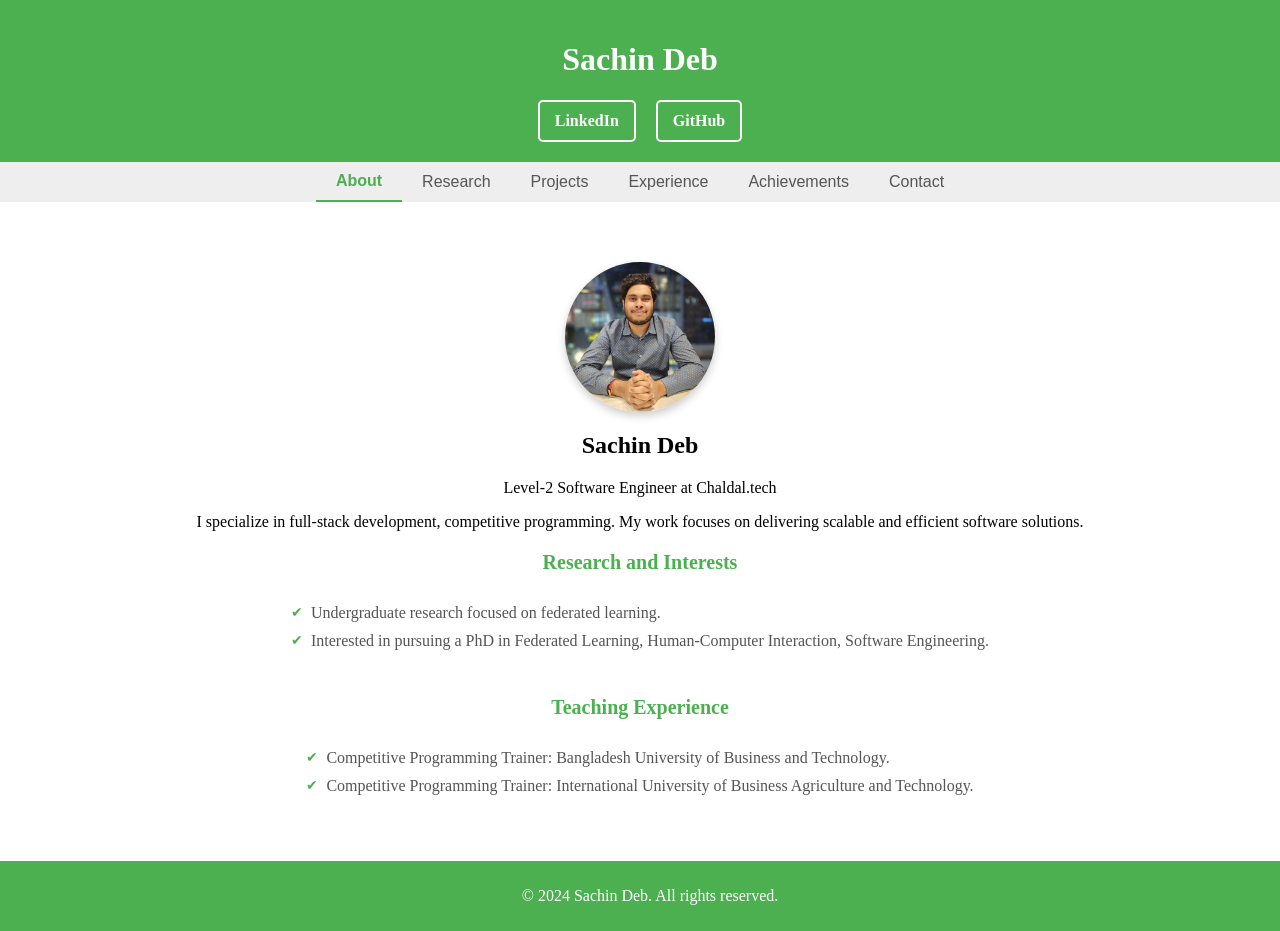
==== index.html @ c0627ca8 "Updates" ====
<!doctype html><html lang="en"><head><meta charset="utf-8"/><link rel="icon" href="/favicon.ico"/><meta name="viewport" content="width=device-width,initial-scale=1"/><meta name="theme-color" content="#000000"/><meta name="description" content="Web site created using create-react-app"/><link rel="apple-touch-icon" href="/logo192.png"/><link rel="manifest" href="/manifest.json"/><title>React App</title><script defer="defer" src="/static/js/main.33075e9d.js"></script><link href="/static/css/main.c65103a3.css" rel="stylesheet"></head><body><noscript>You need to enable JavaScript to run this app.</noscript><div id="root"></div></body></html>
---- static/css/main.c65103a3.css ----
#root,body,html{height:100%;margin:0}.app{height:100%;justify-content:space-between;width:100%}.app,.container{display:flex;flex-direction:column}.container{justify-content:flex-start}.header{background-color:#4caf50;color:#fff;padding:20px;text-align:center}.linkedin-github{display:flex;flex-direction:row;gap:20px;justify-content:center;margin-top:20px}.linkedin-github a{background-color:initial;border:2px solid #fff;border-radius:5px;color:#fff;font-size:16px;font-weight:700;padding:10px 15px;text-decoration:none;transition:background-color .3s ease,color .3s ease,border-color .3s ease}.linkedin-github a:hover{background-color:#fff;border-color:#4caf50;color:#4caf50}.tabs{background-color:#eee;display:flex;flex-direction:row;justify-content:center;max-width:100%}.tabs button{background:none;border:none;color:#555;cursor:pointer;font-size:16px;padding:10px 20px}.tabs button.active{border-bottom:2px solid #4caf50;color:#4caf50;font-weight:700}.tab-content{flex:1 1;padding:20px}.about{padding:20px;text-align:center}.about h3{color:#4caf50;font-size:20px;margin-top:20px}.interests-list{display:inline-block;list-style:none;margin-top:10px;padding:0;text-align:left}.interests-list li{color:#555;font-size:16px;margin-bottom:10px;padding-left:20px;position:relative}.interests-list li:before{color:#4caf50;content:"✔";font-size:14px;left:0;position:absolute}.profile-picture-container{display:flex;justify-content:center;margin-bottom:20px;.profile-picture{border-radius:50%;box-shadow:0 4px 8px #0003;height:150px;object-fit:cover;width:150px}}.footer{background-color:#4caf50;bottom:0;color:#fff;padding:10px;position:relative;text-align:center;width:100%}.projects-list{list-style:none;margin:0;padding:0}.project-item{background-color:#f9f9f9;border:1px solid #ddd;border-radius:5px;margin-bottom:20px;padding:15px;transition:box-shadow .3s ease}.project-item:hover{box-shadow:0 4px 8px #0003}.project-header{align-items:center;cursor:pointer;display:flex;font-size:18px;font-weight:700;justify-content:space-between}.dropdown-icon{margin-left:10px}.project-details{background-color:#fff;border:1px solid #ddd;border-radius:5px;margin-top:10px;padding:10px}.project-details h4,.project-details h5{color:#4caf50;font-size:16px;margin:10px 0 5px}.project-details ul{list-style:disc;margin-left:20px}.project-details ul li{font-size:14px;margin-bottom:5px}.experience-container{display:flex;flex-direction:column;gap:20px;padding:20px}.experience-card{background-color:#f9f9f9;border:1px solid #ddd;border-radius:8px;box-shadow:0 4px 8px #0000001a;padding:15px;transition:box-shadow .3s ease,transform .2s ease}.experience-card:hover{box-shadow:0 6px 12px #0003;transform:translateY(-5px)}.experience-header{cursor:pointer}.experience-title{align-items:center;display:flex;justify-content:space-between}.experience-title h3{color:#4caf50;font-size:20px;margin:0}.experience-duration{color:#666;font-size:14px;margin-top:5px}.experience-summary{color:#333;font-size:16px;margin-top:10px}.dropdown-icon{color:#4caf50;font-size:16px}.experience-details{border-top:1px solid #ddd;margin-top:15px;padding-top:10px}.experience-details-content h4{color:#4caf50;font-size:18px;margin-bottom:10px}.experience-details-list{display:flex;flex-direction:column;gap:10px}.experience-item{align-items:flex-start;display:flex;gap:10px}.bullet-icon{color:#4caf50;font-size:20px}.experience-item p{color:#333;font-size:14px;margin:0}.experience-item a{color:#4caf50;text-decoration:none}.experience-item a:hover{text-decoration:underline}.achievements-list-line{font-size:16px;line-height:1.8;list-style:none;margin:20px 0;padding:0}.achievement-item{background-color:#f9f9f9;border:1px solid #ddd;border-radius:8px;margin-bottom:10px;padding:10px 15px;transition:box-shadow .3s ease,transform .2s ease}.achievement-item:hover{box-shadow:0 4px 8px #0003;transform:translateY(-3px)}.achievement-item strong{color:#4caf50;font-size:18px}.achievement-item a{color:#4caf50;font-weight:700;text-decoration:none}.achievement-item a:hover{text-decoration:underline}.contact{padding:20px;text-align:center}.contact h2{color:#4caf50;font-size:24px;margin-bottom:10px}.contact p{color:#555;font-size:16px;margin-bottom:20px}.contact-details{flex-direction:column;gap:15px}.contact-details,.contact-item{align-items:center;display:flex}.contact-item{background-color:#f9f9f9;border-radius:8px;box-shadow:0 4px 8px #0000001a;padding:10px 15px;transition:box-shadow .3s ease;width:-webkit-fit-content;width:fit-content}.contact-item:hover{box-shadow:0 6px 12px #0003}.contact-icon{color:#4caf50;font-size:20px;margin-right:10px}.contact-link{color:#4caf50;font-size:16px;font-weight:700;text-decoration:none}.contact-link:hover{text-decoration:underline}.contact-text{color:#555;font-size:16px;font-weight:700}.research-section{padding:20px}.research-section h2{color:#4caf50;font-size:24px;margin-bottom:10px}.research-highlights{color:#333;font-size:16px;list-style:disc;margin-bottom:20px;margin-left:20px}.research-highlights li{margin-bottom:10px}.research-links{margin-top:20px}.research-links h3{color:#4caf50;font-size:20px}.research-links ul{list-style:none;margin-left:0}.research-links ul li{margin-bottom:10px}.research-links a{color:#4caf50;font-weight:700;text-decoration:none}.research-links a:hover{text-decoration:underline}.tab-navigation button{background:none;border:1px solid #ddd;border-radius:5px;cursor:pointer;font-size:16px;margin-right:10px;padding:10px 20px;transition:all .3s ease}.tab-navigation button.active{background-color:#4caf50;color:#fff}.tab-content{margin-top:20px}
/*# sourceMappingURL=main.c65103a3.css.map*/
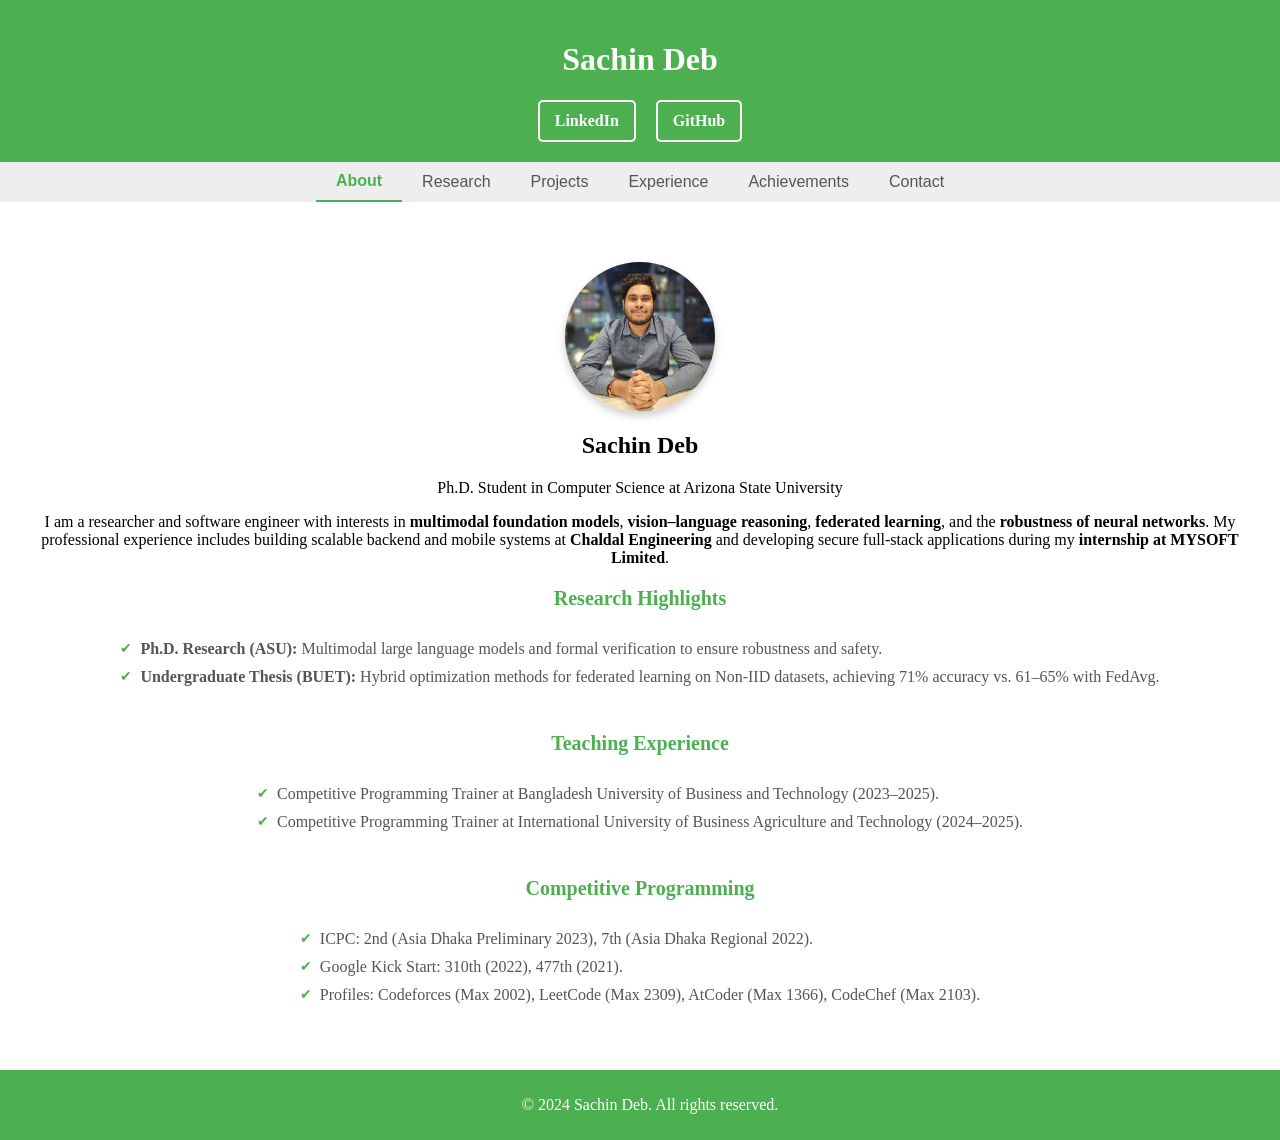
==== commit fe2ab9b0: "Updates" ====
--- a/index.html
+++ b/index.html
@@ -1 +1 @@
-<!doctype html><html lang="en"><head><meta charset="utf-8"/><link rel="icon" href="/favicon.ico"/><meta name="viewport" content="width=device-width,initial-scale=1"/><meta name="theme-color" content="#000000"/><meta name="description" content="Web site created using create-react-app"/><link rel="apple-touch-icon" href="/logo192.png"/><link rel="manifest" href="/manifest.json"/><title>React App</title><script defer="defer" src="/static/js/main.33075e9d.js"></script><link href="/static/css/main.c65103a3.css" rel="stylesheet"></head><body><noscript>You need to enable JavaScript to run this app.</noscript><div id="root"></div></body></html>+<!doctype html><html lang="en"><head><meta charset="utf-8"/><link rel="icon" href="/favicon.ico"/><meta name="viewport" content="width=device-width,initial-scale=1"/><meta name="theme-color" content="#000000"/><meta name="description" content="Web site created using create-react-app"/><link rel="apple-touch-icon" href="/logo192.png"/><link rel="manifest" href="/manifest.json"/><title>React App</title><script defer="defer" src="/static/js/main.b7065440.js"></script><link href="/static/css/main.c65103a3.css" rel="stylesheet"></head><body><noscript>You need to enable JavaScript to run this app.</noscript><div id="root"></div></body></html>
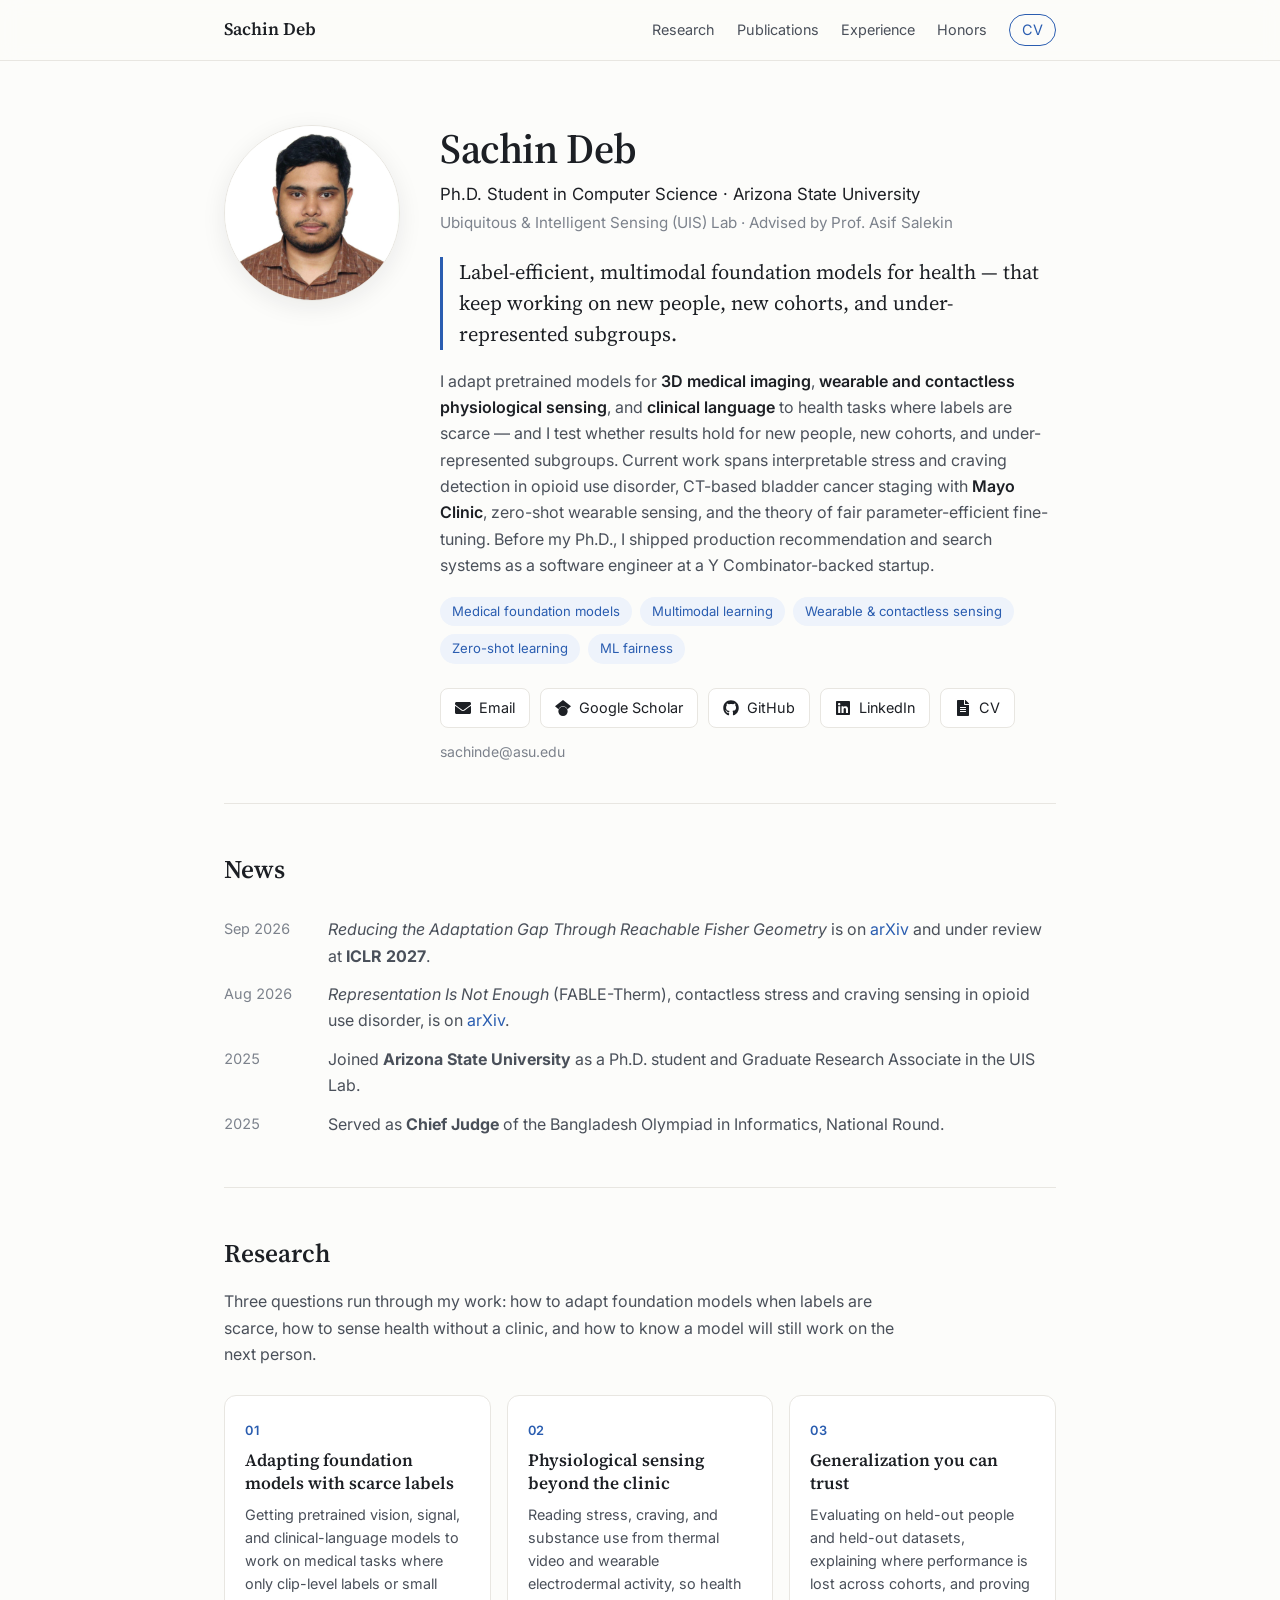
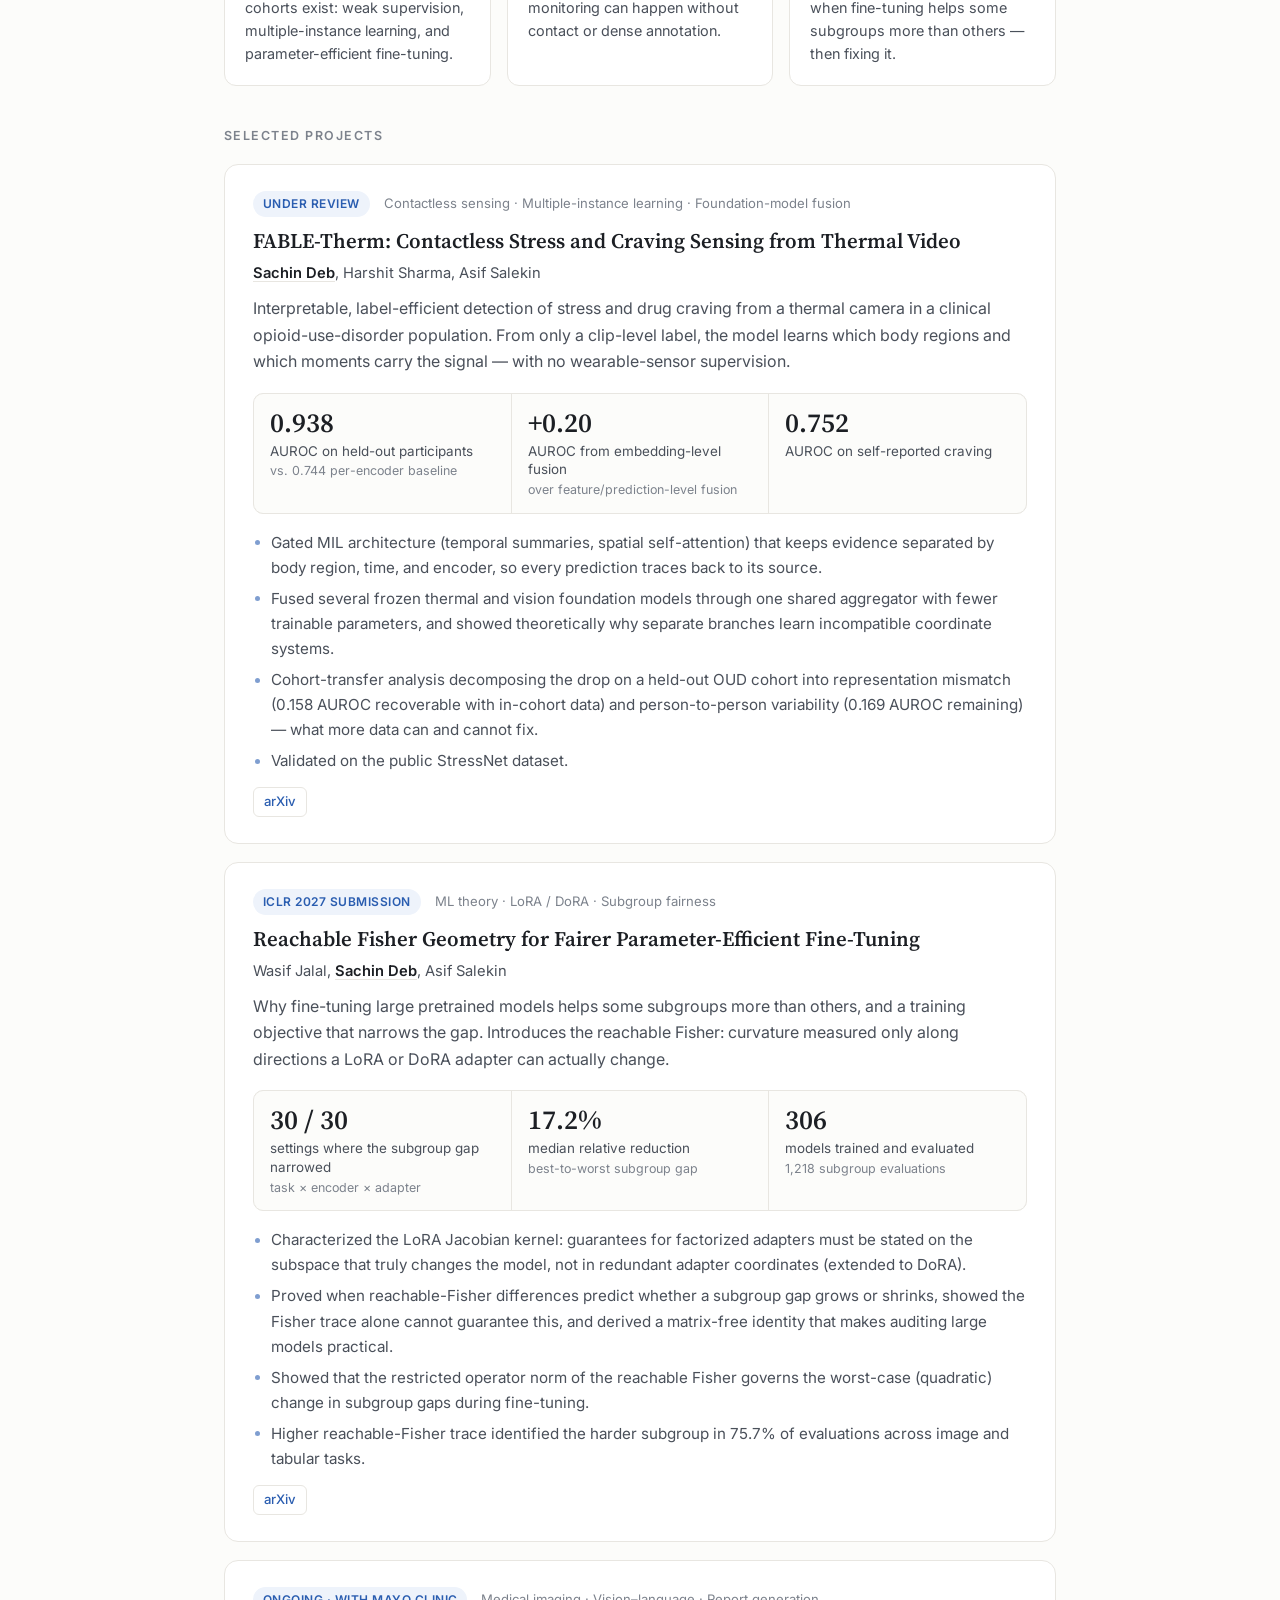
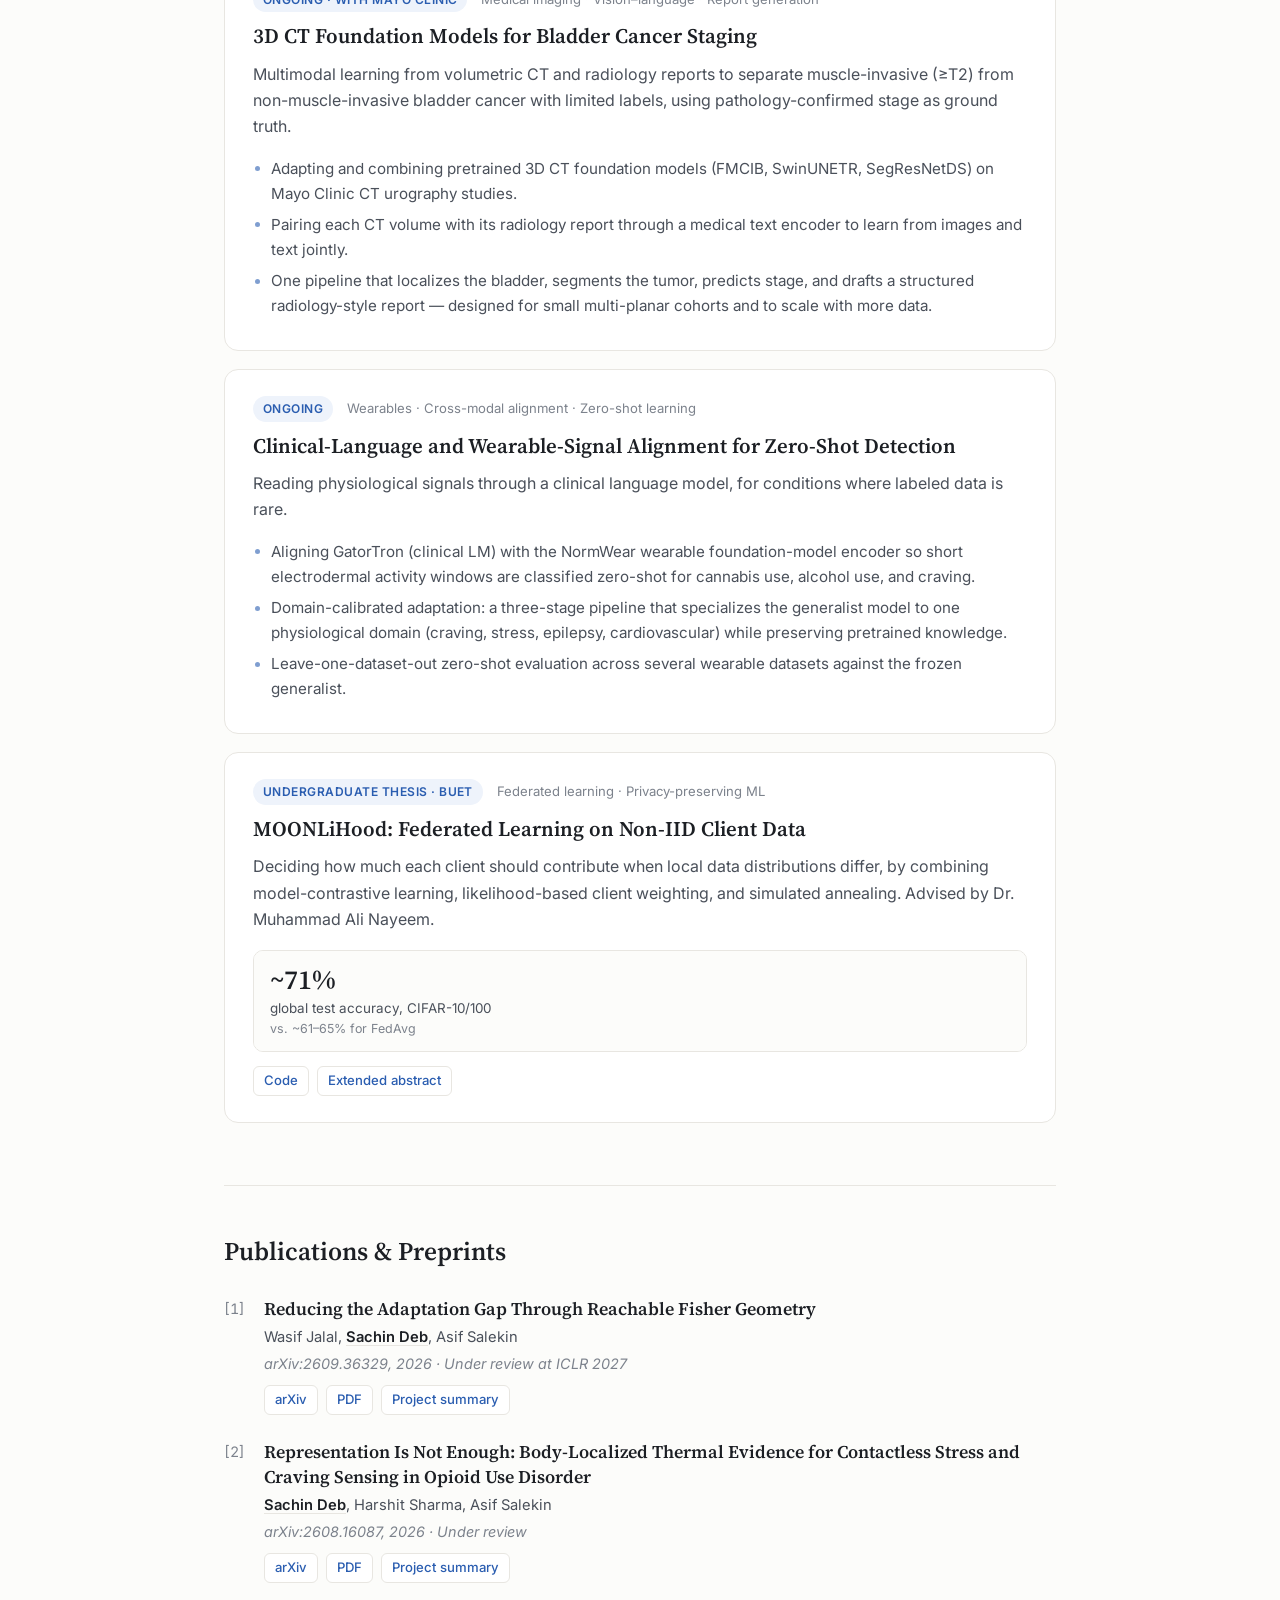
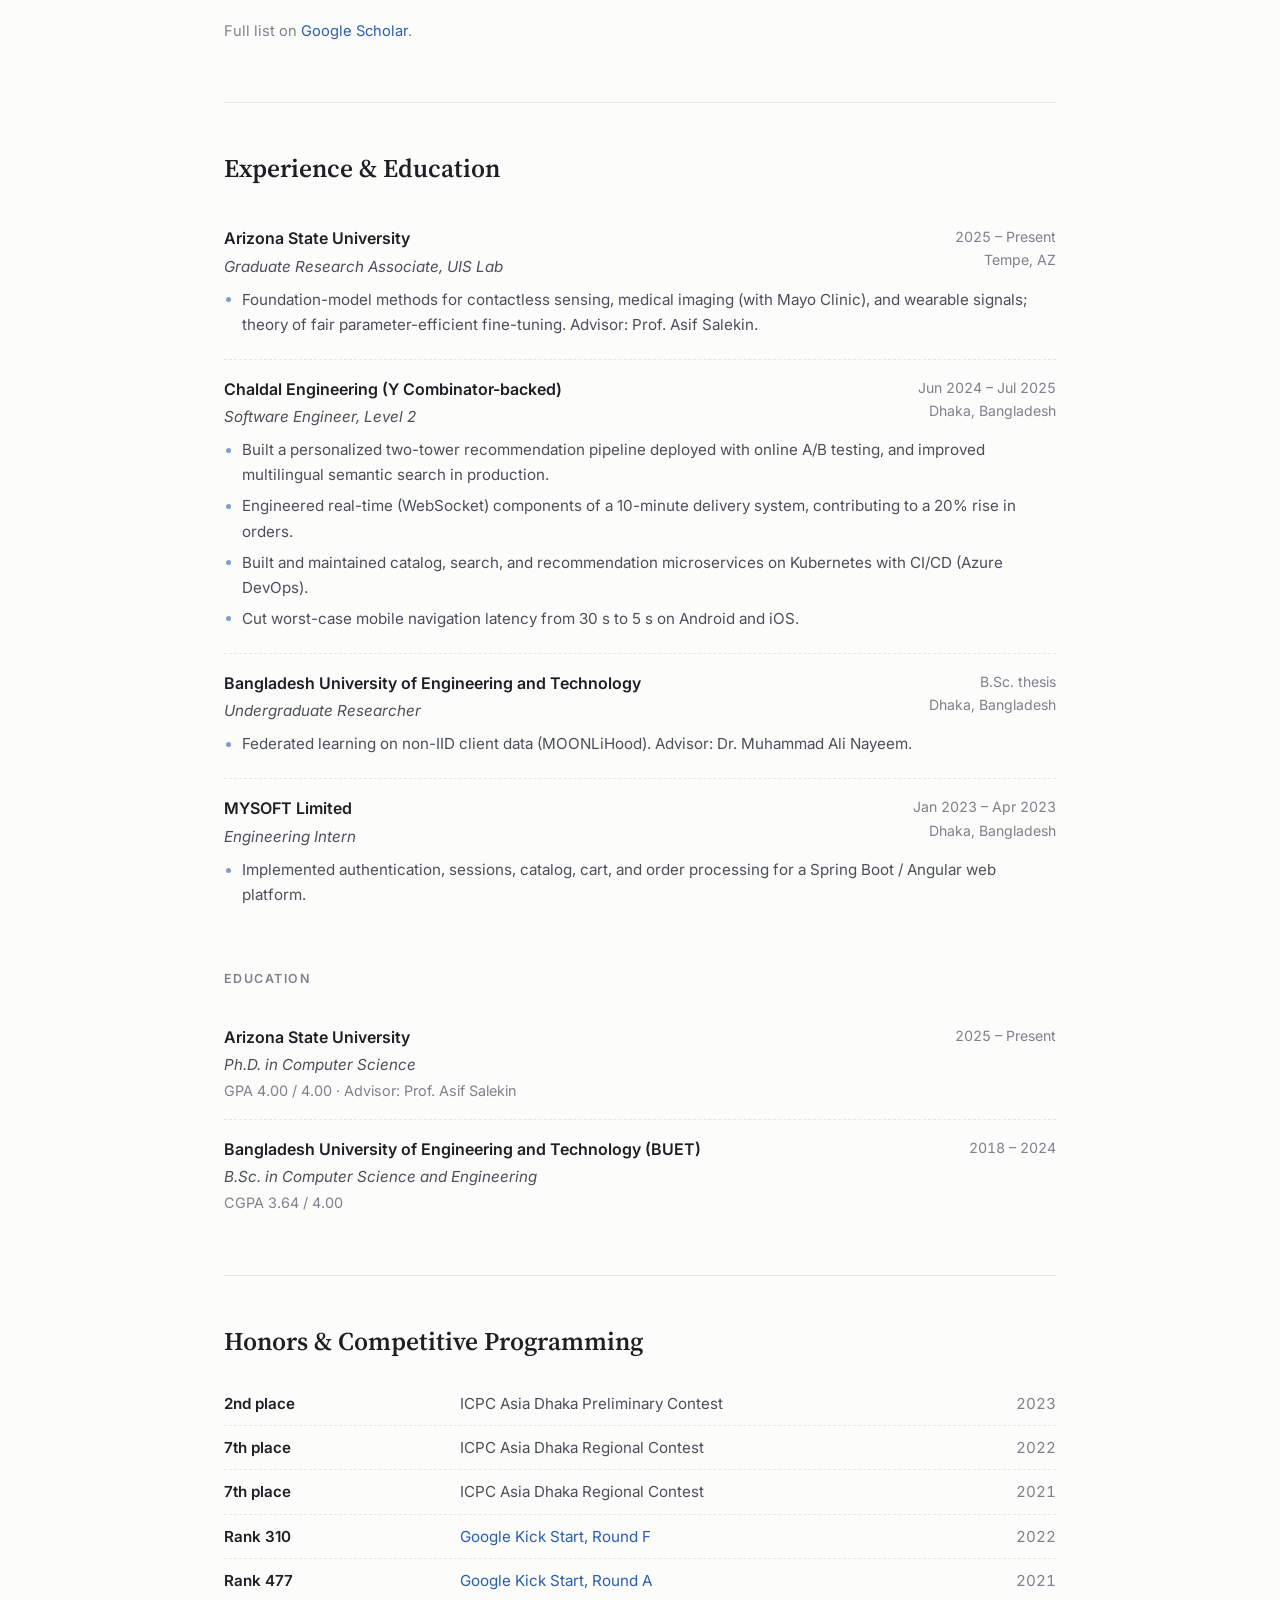
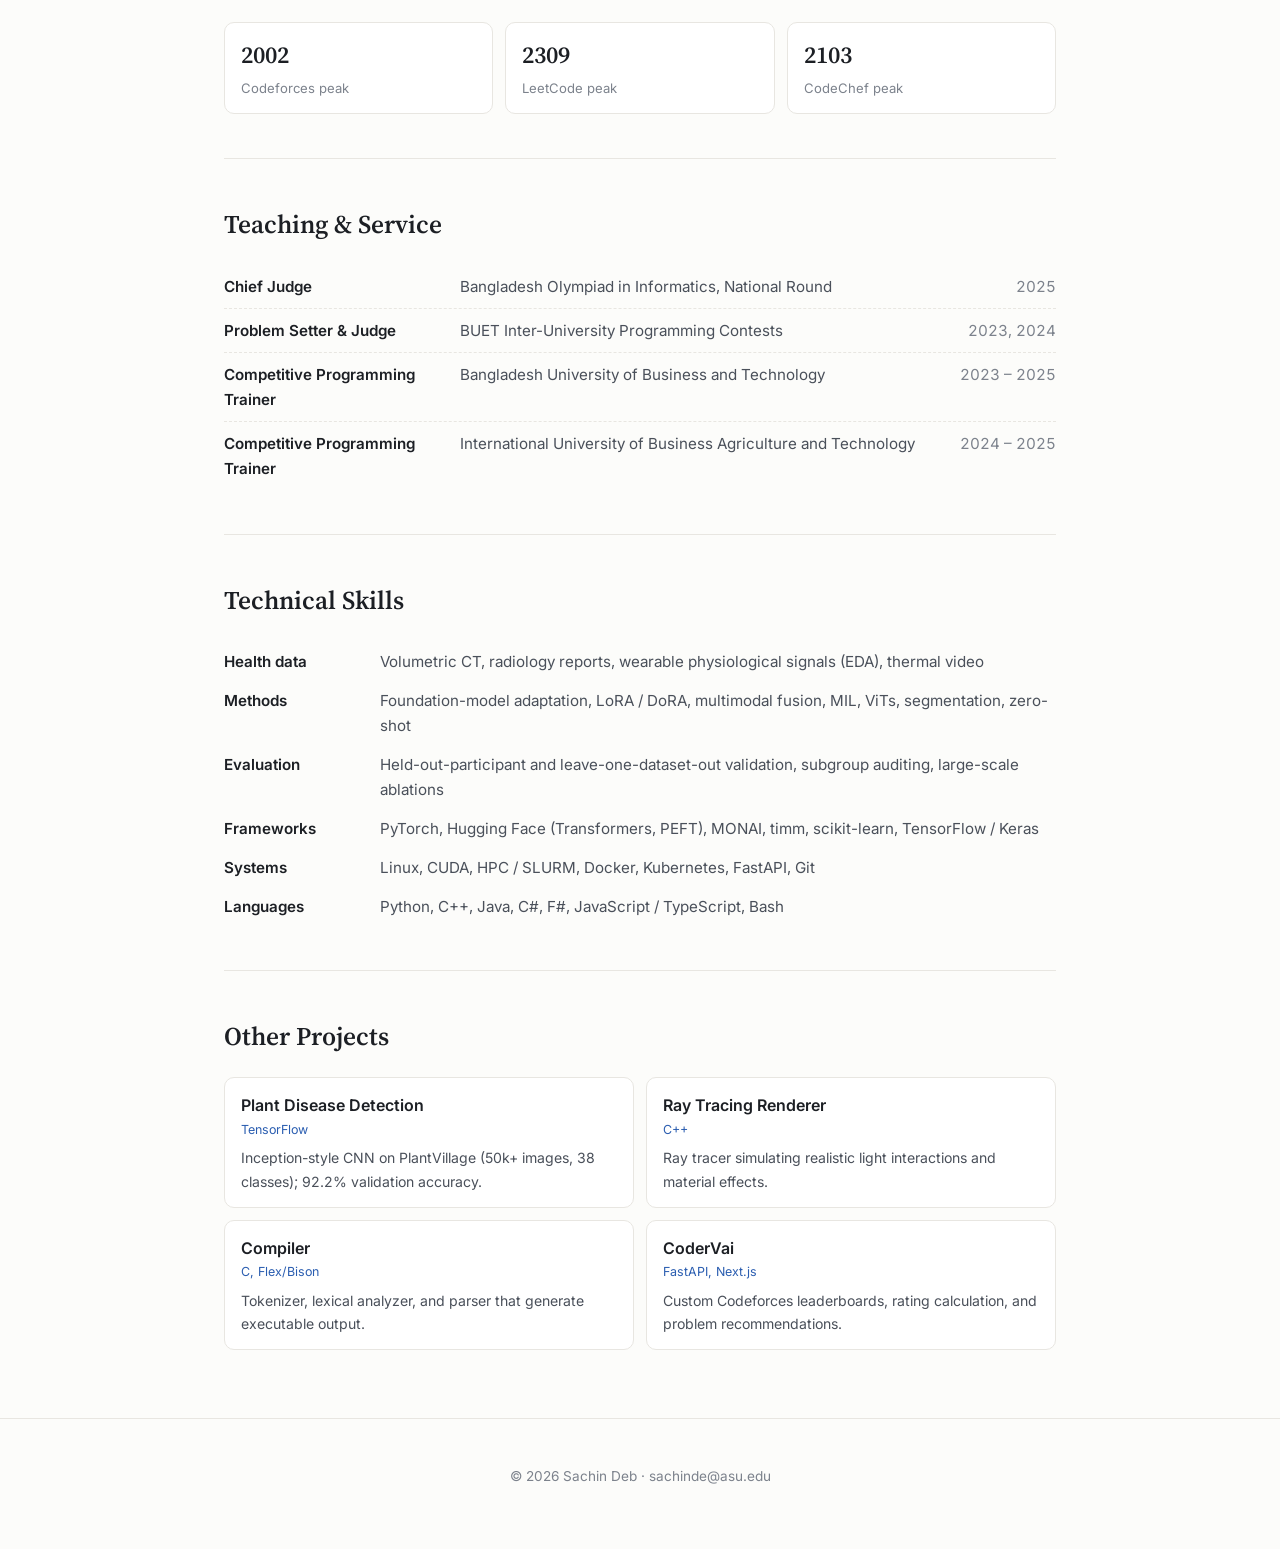
==== commit 0c9f3b3a: "Updates" ====
--- a/index.html
+++ b/index.html
@@ -1 +1 @@
-<!doctype html><html lang="en"><head><meta charset="utf-8"/><link rel="icon" href="/favicon.ico"/><meta name="viewport" content="width=device-width,initial-scale=1"/><meta name="theme-color" content="#000000"/><meta name="description" content="Web site created using create-react-app"/><link rel="apple-touch-icon" href="/logo192.png"/><link rel="manifest" href="/manifest.json"/><title>React App</title><script defer="defer" src="/static/js/main.b7065440.js"></script><link href="/static/css/main.c65103a3.css" rel="stylesheet"></head><body><noscript>You need to enable JavaScript to run this app.</noscript><div id="root"></div></body></html>+<!doctype html><html lang="en"><head><meta charset="utf-8"/><link rel="icon" href="/favicon.ico"/><meta name="viewport" content="width=device-width,initial-scale=1"/><meta name="theme-color" content="#fcfcfa"/><meta name="description" content="Sachin Deb — Ph.D. student in Computer Science at Arizona State University. Label-efficient, multimodal foundation models for health: medical imaging, wearable and contactless sensing, and fair fine-tuning."/><meta name="author" content="Sachin Deb"/><meta property="og:title" content="Sachin Deb — Ph.D. Student, Arizona State University"/><meta property="og:description" content="Label-efficient, multimodal foundation models for health."/><meta property="og:type" content="website"/><meta property="og:url" content="https://sachin-deb.github.io"/><link rel="apple-touch-icon" href="/logo192.png"/><link rel="manifest" href="/manifest.json"/><link rel="preconnect" href="https://fonts.googleapis.com"/><link rel="preconnect" href="https://fonts.gstatic.com" crossorigin/><link href="https://fonts.googleapis.com/css2?family=Inter:wght@400;500;600&family=Source+Serif+4:opsz,wght@8..60,400;8..60,600&display=swap" rel="stylesheet"/><title>Sachin Deb · Ph.D. Student, Arizona State University</title><script defer="defer" src="/static/js/main.e9958686.js"></script><link href="/static/css/main.42e2adc8.css" rel="stylesheet"></head><body><noscript>You need to enable JavaScript to run this app.</noscript><div id="root"></div></body></html>
--- a/static/css/main.42e2adc8.css
+++ b/static/css/main.42e2adc8.css
@@ -0,0 +1,2 @@
+:root{--bg:#fcfcfa;--surface:#fff;--ink:#1c1f24;--ink-2:#4a505a;--ink-3:#7c828c;--line:#e8e6e1;--accent:#2a5db0;--accent-soft:#eef3fb;--serif:"Source Serif 4",Georgia,"Times New Roman",serif;--sans:"Inter",-apple-system,BlinkMacSystemFont,"Segoe UI",Roboto,sans-serif;--max:880px}*{box-sizing:border-box}html{scroll-behavior:smooth;scroll-padding-top:72px}body{-webkit-font-smoothing:antialiased;background:#fcfcfa;background:var(--bg);color:#1c1f24;color:var(--ink);font-family:Inter,-apple-system,BlinkMacSystemFont,Segoe UI,Roboto,sans-serif;font-family:var(--sans);font-size:16px;line-height:1.65;margin:0}a{color:#2a5db0;color:var(--accent);text-decoration:none}a:hover{text-decoration:underline;text-underline-offset:3px}h1,h2,h3{color:#1c1f24;color:var(--ink);font-family:"Source Serif 4",Georgia,Times New Roman,serif;font-family:var(--serif);font-weight:600;margin:0}dd,dl,ol,ul{margin:0;padding:0}ol,ul{list-style:none}.container{margin:0 auto;max-width:880px;max-width:var(--max);padding:0 24px}.muted{color:#7c828c;color:var(--ink-3);font-size:.92rem;margin-top:16px}.nav{backdrop-filter:saturate(180%) blur(10px);-webkit-backdrop-filter:saturate(180%) blur(10px);background:#fcfcfad9;border-bottom:1px solid #e8e6e1;border-bottom:1px solid var(--line);position:-webkit-sticky;position:sticky;top:0;z-index:10}.nav-inner{align-items:center;display:flex;gap:16px;justify-content:space-between;margin:0 auto;max-width:880px;max-width:var(--max);padding:14px 24px}.nav-name{color:#1c1f24;color:var(--ink);font-family:"Source Serif 4",Georgia,Times New Roman,serif;font-family:var(--serif);font-size:1.1rem;font-weight:600}.nav-name:hover{text-decoration:none}.nav-links{align-items:center;display:flex;font-size:.9rem;gap:22px}.nav-links a{color:#4a505a;color:var(--ink-2)}.nav-links a:hover{color:#2a5db0;color:var(--accent);text-decoration:none}.nav-links .nav-cv{border:1px solid #2a5db0;border:1px solid var(--accent);border-radius:999px;color:#2a5db0;color:var(--accent);padding:3px 12px}.nav-links .nav-cv:hover{background:#2a5db0;background:var(--accent);color:#fff}.hero{grid-gap:40px;align-items:start;display:grid;gap:40px;grid-template-columns:176px 1fr;padding:64px 0 40px}.hero-photo{border:1px solid #e8e6e1;border:1px solid var(--line);border-radius:50%;box-shadow:0 6px 24px #1c1f2414;height:176px;object-fit:cover;width:176px}.hero h1{font-size:2.6rem;letter-spacing:-.01em;line-height:1.15}.hero-role{color:#1c1f24;color:var(--ink);font-size:1.05rem;margin:8px 0 0}.hero-lab{color:#7c828c;color:var(--ink-3);font-size:.95rem;margin:2px 0 0}.hero-tagline{border-left:3px solid #2a5db0;border-left:3px solid var(--accent);color:#1c1f24;color:var(--ink);font-family:"Source Serif 4",Georgia,Times New Roman,serif;font-family:var(--serif);font-size:1.28rem;line-height:1.5;margin:22px 0 0;padding-left:16px}.hero-bio{color:#4a505a;color:var(--ink-2);margin:18px 0 0}.hero-bio strong{color:#1c1f24;color:var(--ink);font-weight:600}.hero-interests{display:flex;flex-wrap:wrap;gap:8px;margin-top:18px}.hero-interests li{background:#eef3fb;background:var(--accent-soft);border-radius:999px;color:#2a5db0;color:var(--accent);font-size:.82rem;padding:4px 12px}.hero-links{display:flex;flex-wrap:wrap;gap:10px;margin-top:24px}.hero-links a{align-items:center;background:#fff;background:var(--surface);border:1px solid #e8e6e1;border:1px solid var(--line);border-radius:8px;color:#1c1f24;color:var(--ink);display:inline-flex;font-size:.9rem;gap:8px;padding:7px 14px;transition:border-color .15s,color .15s}.hero-links a:hover{border-color:#2a5db0;border-color:var(--accent);color:#2a5db0;color:var(--accent);text-decoration:none}.hero-links svg{font-size:1rem}.hero-email{color:#7c828c;color:var(--ink-3);font-size:.88rem;margin:12px 0 0}.section{border-top:1px solid #e8e6e1;border-top:1px solid var(--line);padding:44px 0}.section>h2{font-size:1.6rem;margin-bottom:20px}.section-intro{color:#4a505a;color:var(--ink-2);margin:-6px 0 28px;max-width:70ch}.subhead{color:#7c828c;color:var(--ink-3);font-family:Inter,-apple-system,BlinkMacSystemFont,Segoe UI,Roboto,sans-serif;font-family:var(--sans);font-size:.78rem;font-weight:600;letter-spacing:.12em;margin:40px 0 18px;text-transform:uppercase}.news li{grid-gap:16px;color:#4a505a;color:var(--ink-2);display:grid;gap:16px;grid-template-columns:88px 1fr;padding:6px 0}.news-date{font-feature-settings:"tnum";color:#7c828c;color:var(--ink-3);font-size:.9rem;font-variant-numeric:tabular-nums;padding-top:1px}.themes{grid-gap:16px;display:grid;gap:16px;grid-template-columns:repeat(3,1fr)}.theme{background:#fff;background:var(--surface);border:1px solid #e8e6e1;border:1px solid var(--line);border-radius:12px;padding:20px}.theme-num{color:#2a5db0;color:var(--accent);font-size:.8rem;font-weight:600;letter-spacing:.05em}.theme h3{font-size:1.08rem;line-height:1.35;margin:6px 0 8px}.theme p{color:#4a505a;color:var(--ink-2);font-size:.9rem;line-height:1.6;margin:0}.project{background:#fff;background:var(--surface);border:1px solid #e8e6e1;border:1px solid var(--line);border-radius:14px;margin-bottom:18px;padding:26px 28px}.project-head{align-items:center;display:flex;flex-wrap:wrap;gap:6px 14px;margin-bottom:10px}.project-status{background:#eef3fb;background:var(--accent-soft);border-radius:999px;color:#2a5db0;color:var(--accent);font-size:.75rem;font-weight:600;letter-spacing:.04em;padding:3px 10px;text-transform:uppercase}.project-area{color:#7c828c;color:var(--ink-3);font-size:.82rem}.project h3{font-size:1.3rem;line-height:1.35}.project .authors{margin-top:6px}.project-summary{color:#4a505a;color:var(--ink-2);margin:10px 0 0}.metrics{grid-gap:1px;background:#e8e6e1;background:var(--line);border:1px solid #e8e6e1;border:1px solid var(--line);border-radius:10px;display:grid;gap:1px;grid-template-columns:repeat(auto-fit,minmax(180px,1fr));margin-top:18px;overflow:hidden}.metric{background:#fcfcfa;background:var(--bg);padding:14px 16px}.metric dt{font-feature-settings:"tnum";color:#1c1f24;color:var(--ink);font-family:"Source Serif 4",Georgia,Times New Roman,serif;font-family:var(--serif);font-size:1.7rem;font-variant-numeric:tabular-nums;font-weight:600;line-height:1.1}.metric dd{color:#4a505a;color:var(--ink-2);font-size:.84rem;line-height:1.4;margin-top:4px}.metric dd span{color:#7c828c;color:var(--ink-3);display:block;font-size:.78rem;margin-top:2px}.project-points{margin-top:16px}.entry-points li,.project-points li{color:#4a505a;color:var(--ink-2);font-size:.95rem;margin:6px 0;padding-left:18px;position:relative}.entry-points li:before,.project-points li:before{background:#2a5db0;background:var(--accent);border-radius:50%;content:"";height:5px;left:2px;opacity:.6;position:absolute;top:.7em;width:5px}.pill-links{display:flex;flex-wrap:wrap;gap:8px;margin-top:14px}.pill-links a{background:#fff;background:var(--surface);border:1px solid #e8e6e1;border:1px solid var(--line);border-radius:6px;color:#2a5db0;color:var(--accent);font-size:.82rem;font-weight:500;padding:3px 10px}.pill-links a:hover{border-color:#2a5db0;border-color:var(--accent);text-decoration:none}.authors{color:#4a505a;color:var(--ink-2);font-size:.92rem;margin:4px 0 0}.authors strong{color:#1c1f24;color:var(--ink);font-weight:600;text-decoration:underline;-webkit-text-decoration-color:#e8e6e1;text-decoration-color:#e8e6e1;-webkit-text-decoration-color:var(--line);text-decoration-color:var(--line);text-underline-offset:3px}.pubs{counter-reset:pub}.pub{counter-increment:pub;padding:4px 0 20px 40px;position:relative}.pub:before{font-feature-settings:"tnum";color:#7c828c;color:var(--ink-3);content:"[" counter(pub) "]";font-size:.9rem;font-variant-numeric:tabular-nums;left:0;position:absolute;top:5px}.pub-title{font-family:"Source Serif 4",Georgia,Times New Roman,serif;font-family:var(--serif);font-size:1.12rem;font-weight:600;line-height:1.4;margin:0}.pub-venue{color:#7c828c;color:var(--ink-3);font-size:.9rem;font-style:italic;margin:2px 0 0}.pub .pill-links{margin-top:10px}.entry{border-bottom:1px dashed #e8e6e1;border-bottom:1px dashed var(--line);padding:16px 0}.entry:last-child{border-bottom:none}.entry-head{display:flex;gap:24px;justify-content:space-between}.entry h3{font-family:Inter,-apple-system,BlinkMacSystemFont,Segoe UI,Roboto,sans-serif;font-family:var(--sans);font-size:1rem;font-weight:600}.entry-role{color:#4a505a;color:var(--ink-2);font-size:.95rem;font-style:italic;margin:2px 0 0}.entry-detail{font-size:.9rem;margin:2px 0 0}.entry-detail,.entry-meta{color:#7c828c;color:var(--ink-3)}.entry-meta{font-feature-settings:"tnum";align-items:flex-end;display:flex;flex-direction:column;font-size:.88rem;font-variant-numeric:tabular-nums;text-align:right;white-space:nowrap}.entry-points{margin-top:8px}.rows li{grid-gap:16px;border-bottom:1px dashed #e8e6e1;border-bottom:1px dashed var(--line);display:grid;font-size:.95rem;gap:16px;grid-template-columns:220px 1fr auto;padding:9px 0}.rows li:last-child{border-bottom:none}.row-key{font-weight:600}.row-text{color:#4a505a;color:var(--ink-2)}.row-date{font-feature-settings:"tnum";color:#7c828c;color:var(--ink-3);font-variant-numeric:tabular-nums}.ratings{display:flex;flex-wrap:wrap;gap:12px;margin-top:20px}.rating{background:#fff;background:var(--surface);border:1px solid #e8e6e1;border:1px solid var(--line);border-radius:10px;flex:1 1 140px;padding:12px 16px}.rating-value{display:block;font-family:"Source Serif 4",Georgia,Times New Roman,serif;font-family:var(--serif);font-size:1.5rem;font-weight:600}.rating-site{color:#7c828c;color:var(--ink-3);font-size:.82rem}.skills>div{grid-gap:16px;display:grid;font-size:.95rem;gap:16px;grid-template-columns:140px 1fr;padding:7px 0}.skills dt{font-weight:600}.skills dd{color:#4a505a;color:var(--ink-2)}.mini-projects{grid-gap:12px;display:grid;gap:12px;grid-template-columns:repeat(2,1fr)}.mini-project{background:#fff;background:var(--surface);border:1px solid #e8e6e1;border:1px solid var(--line);border-radius:10px;color:#1c1f24;color:var(--ink);display:flex;flex-direction:column;padding:14px 16px;transition:border-color .15s}.mini-project:hover{border-color:#2a5db0;border-color:var(--accent);text-decoration:none}.mini-name{font-weight:600}.mini-tech{color:#2a5db0;color:var(--accent);font-size:.78rem;margin-top:1px}.mini-text{color:#4a505a;color:var(--ink-2);font-size:.88rem;margin-top:6px}.footer{border-top:1px solid #e8e6e1;border-top:1px solid var(--line);color:#7c828c;color:var(--ink-3);font-size:.85rem;margin-top:24px;padding:32px 24px 48px;text-align:center}@media (max-width:760px){.nav-links a:not(.nav-cv){display:none}.hero{gap:24px;grid-template-columns:1fr;padding-top:40px;text-align:left}.hero-photo{height:128px;width:128px}.hero h1{font-size:2.1rem}.mini-projects,.themes{grid-template-columns:1fr}.project{padding:20px}.metrics{grid-template-columns:1fr}.entry-head{flex-direction:column;gap:4px}.entry-meta{align-items:flex-start;flex-direction:row;gap:12px;text-align:left}.rows li{grid-template-columns:1fr auto}.rows .row-text{grid-column:1/-1;grid-row:2}.skills>div{gap:2px}.news li,.skills>div{grid-template-columns:1fr}.news li{gap:0}}
+/*# sourceMappingURL=main.42e2adc8.css.map*/
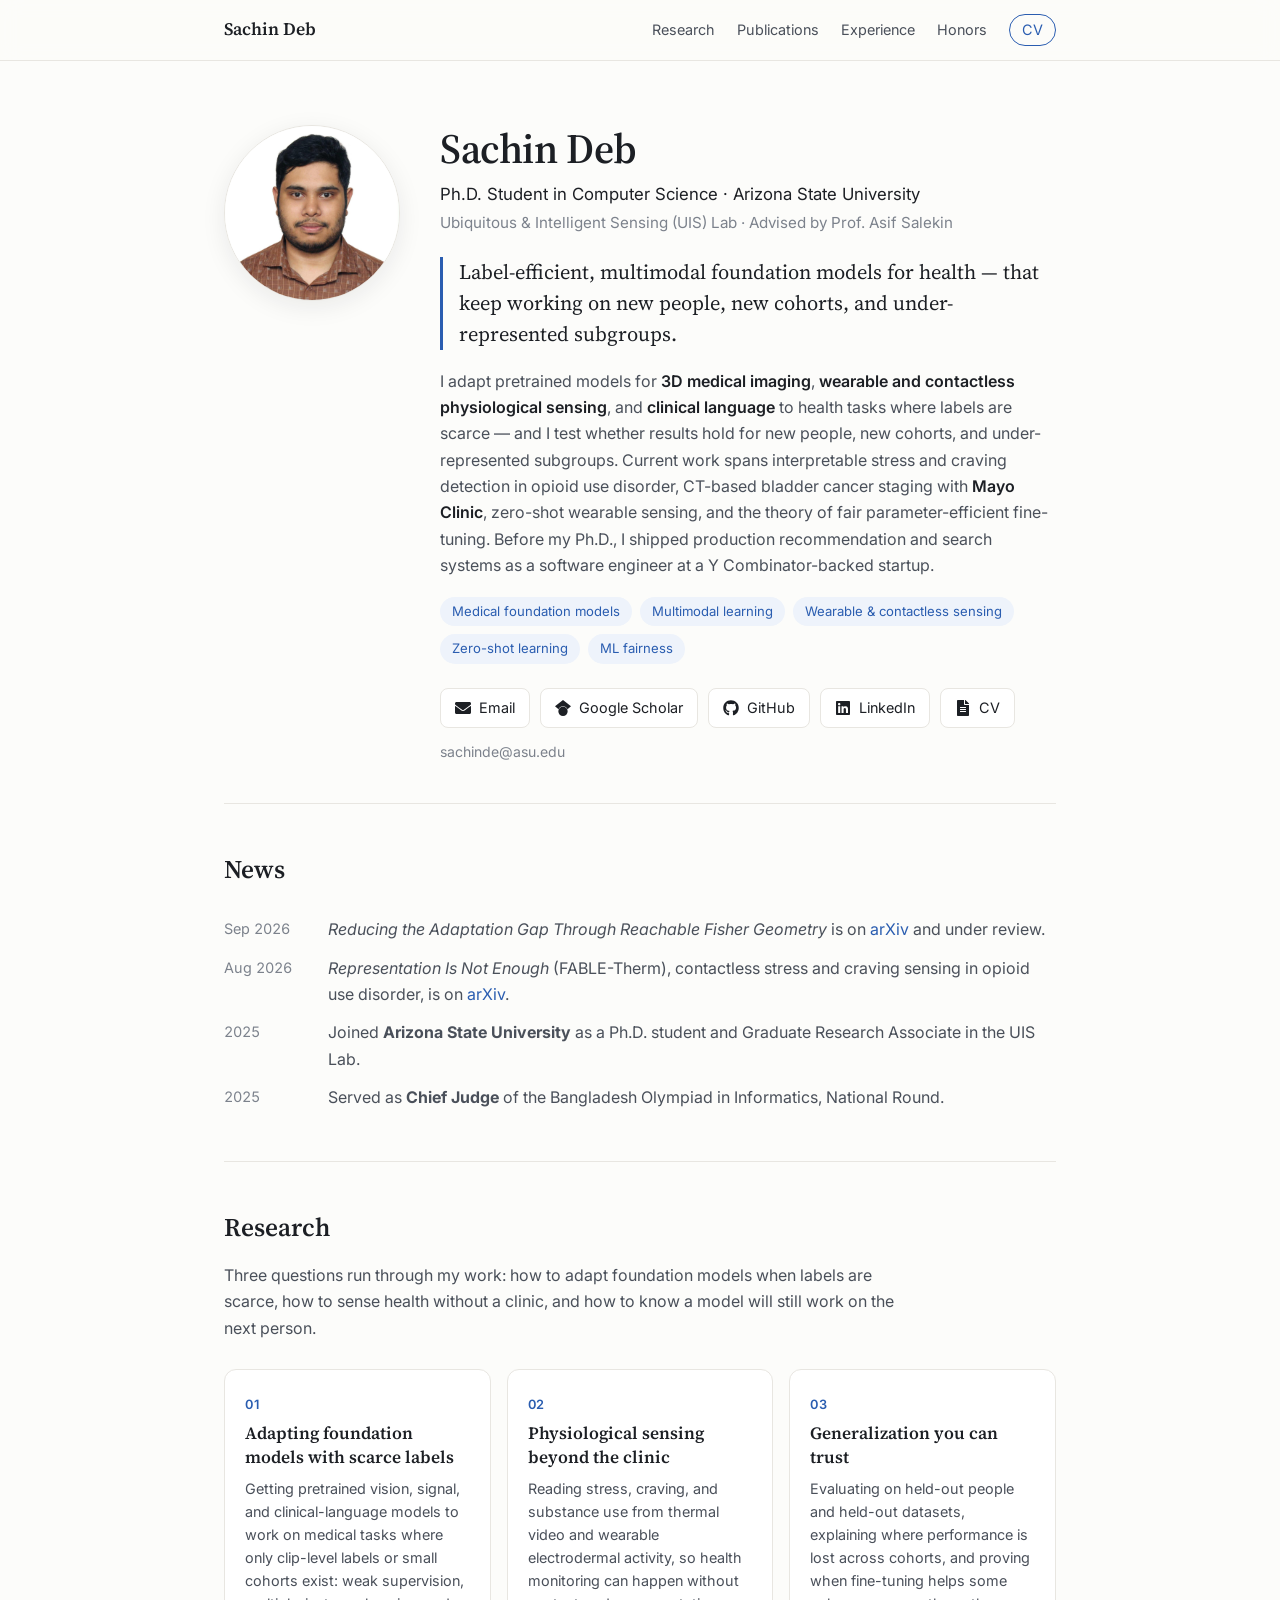
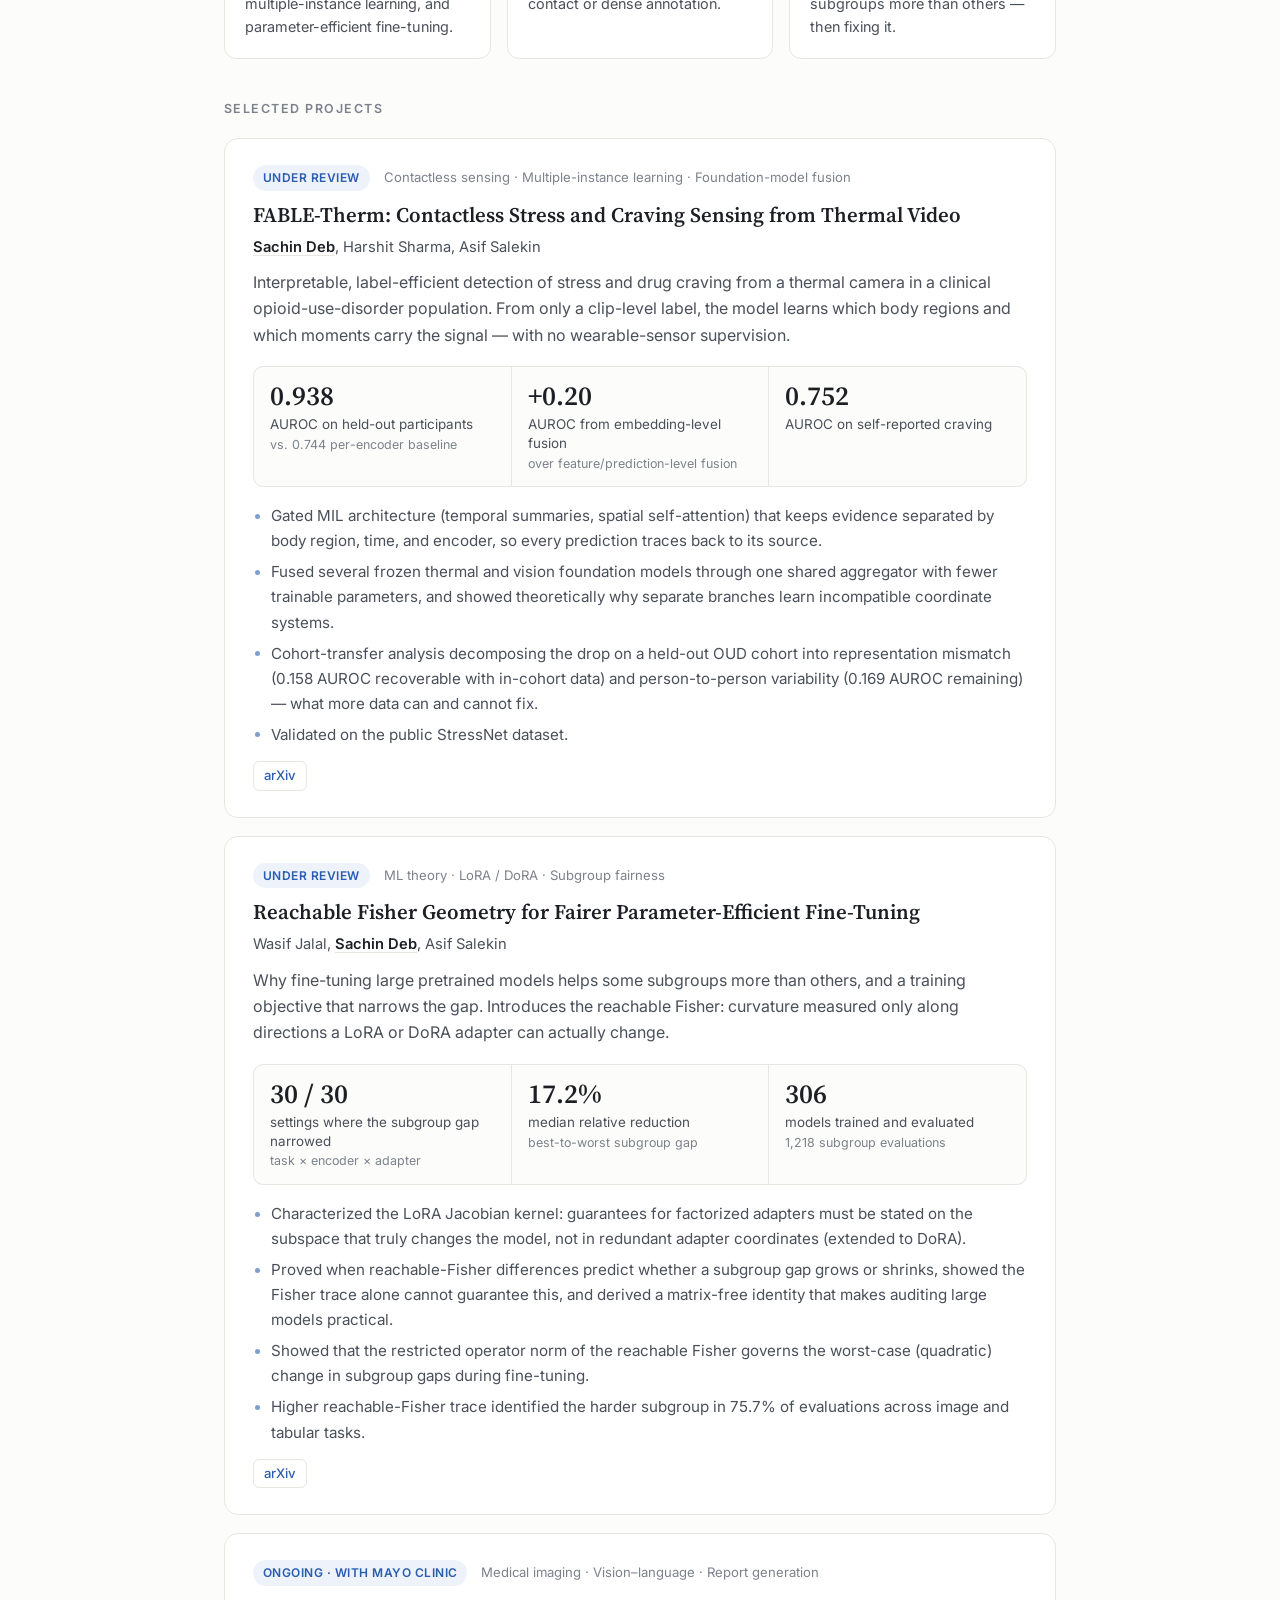
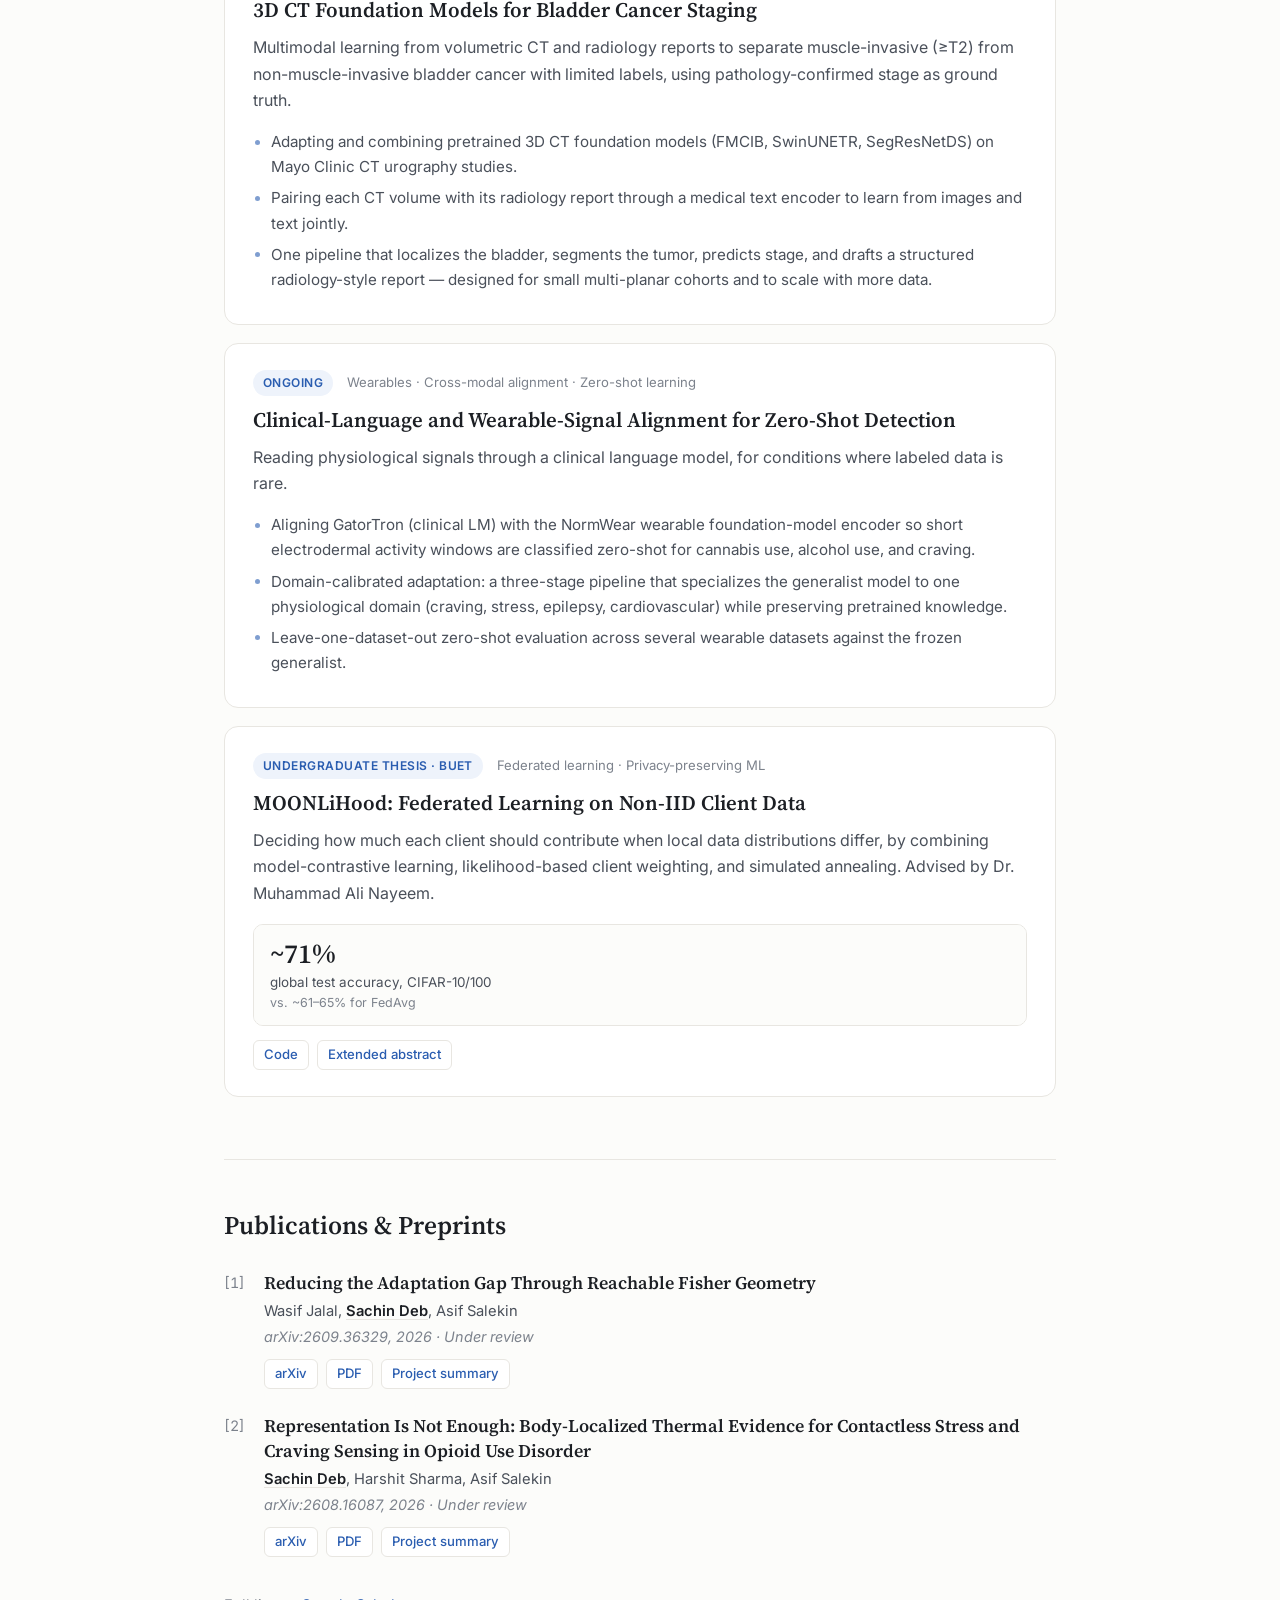
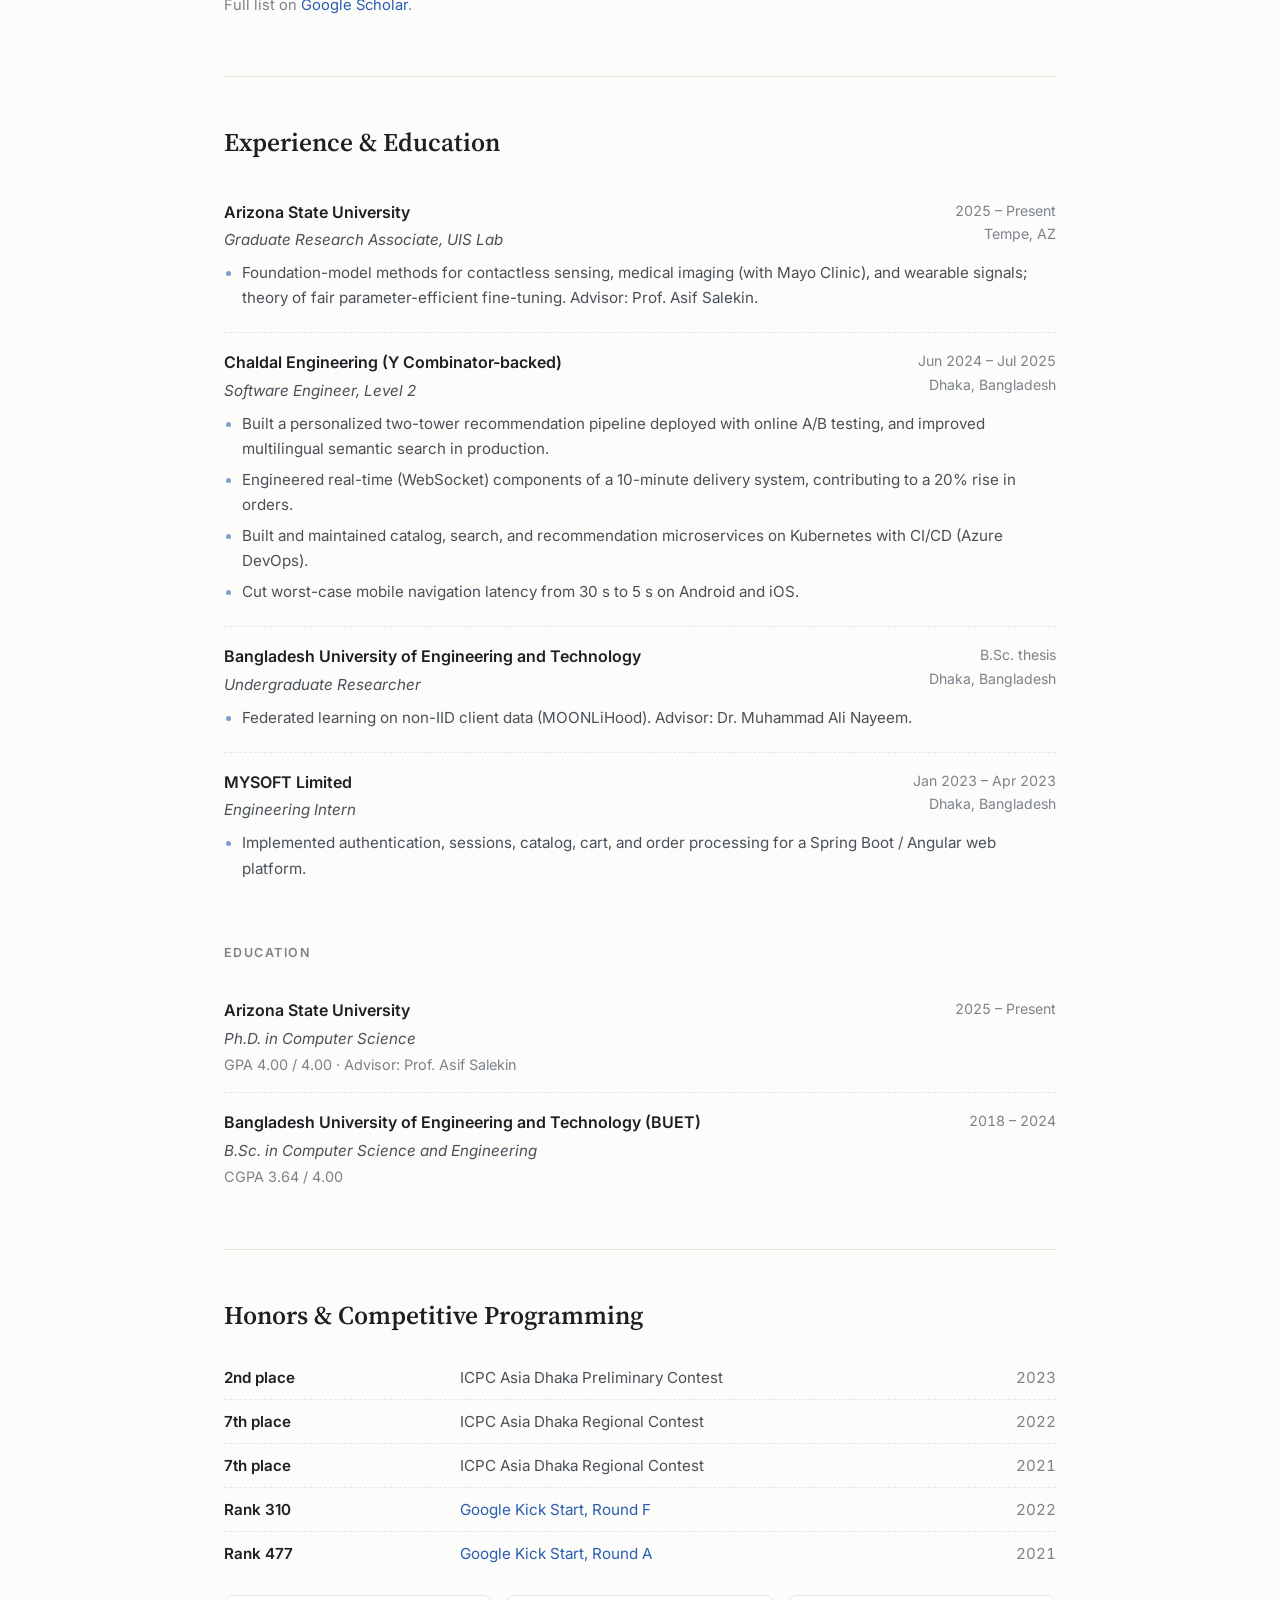
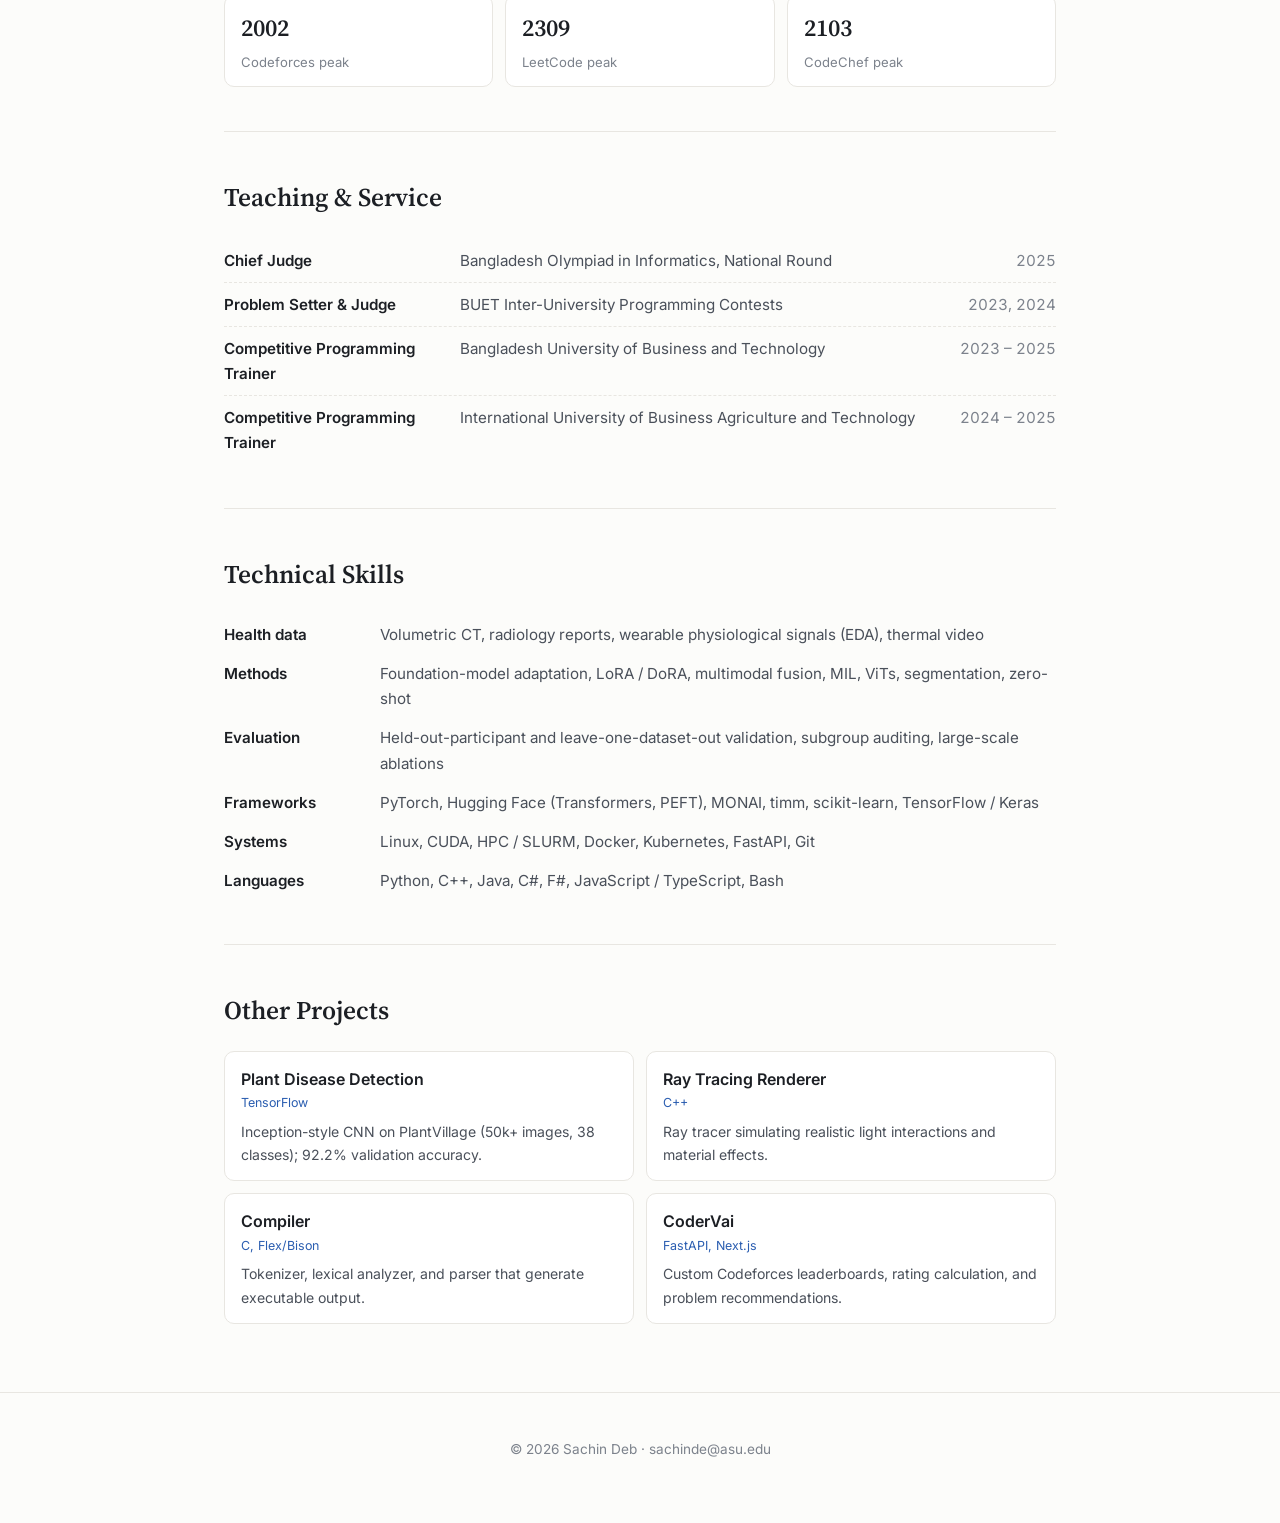
==== commit 0fe4aea9: "Updates" ====
--- a/index.html
+++ b/index.html
@@ -1 +1 @@
-<!doctype html><html lang="en"><head><meta charset="utf-8"/><link rel="icon" href="/favicon.ico"/><meta name="viewport" content="width=device-width,initial-scale=1"/><meta name="theme-color" content="#fcfcfa"/><meta name="description" content="Sachin Deb — Ph.D. student in Computer Science at Arizona State University. Label-efficient, multimodal foundation models for health: medical imaging, wearable and contactless sensing, and fair fine-tuning."/><meta name="author" content="Sachin Deb"/><meta property="og:title" content="Sachin Deb — Ph.D. Student, Arizona State University"/><meta property="og:description" content="Label-efficient, multimodal foundation models for health."/><meta property="og:type" content="website"/><meta property="og:url" content="https://sachin-deb.github.io"/><link rel="apple-touch-icon" href="/logo192.png"/><link rel="manifest" href="/manifest.json"/><link rel="preconnect" href="https://fonts.googleapis.com"/><link rel="preconnect" href="https://fonts.gstatic.com" crossorigin/><link href="https://fonts.googleapis.com/css2?family=Inter:wght@400;500;600&family=Source+Serif+4:opsz,wght@8..60,400;8..60,600&display=swap" rel="stylesheet"/><title>Sachin Deb · Ph.D. Student, Arizona State University</title><script defer="defer" src="/static/js/main.e9958686.js"></script><link href="/static/css/main.42e2adc8.css" rel="stylesheet"></head><body><noscript>You need to enable JavaScript to run this app.</noscript><div id="root"></div></body></html>+<!doctype html><html lang="en"><head><meta charset="utf-8"/><link rel="icon" href="/favicon.ico"/><meta name="viewport" content="width=device-width,initial-scale=1"/><meta name="theme-color" content="#fcfcfa"/><meta name="description" content="Sachin Deb — Ph.D. student in Computer Science at Arizona State University. Label-efficient, multimodal foundation models for health: medical imaging, wearable and contactless sensing, and fair fine-tuning."/><meta name="author" content="Sachin Deb"/><meta property="og:title" content="Sachin Deb — Ph.D. Student, Arizona State University"/><meta property="og:description" content="Label-efficient, multimodal foundation models for health."/><meta property="og:type" content="website"/><meta property="og:url" content="https://sachin-deb.github.io"/><link rel="apple-touch-icon" href="/logo192.png"/><link rel="manifest" href="/manifest.json"/><link rel="preconnect" href="https://fonts.googleapis.com"/><link rel="preconnect" href="https://fonts.gstatic.com" crossorigin/><link href="https://fonts.googleapis.com/css2?family=Inter:wght@400;500;600&family=Source+Serif+4:opsz,wght@8..60,400;8..60,600&display=swap" rel="stylesheet"/><title>Sachin Deb · Ph.D. Student, Arizona State University</title><script defer="defer" src="/static/js/main.8ea1b2f7.js"></script><link href="/static/css/main.42e2adc8.css" rel="stylesheet"></head><body><noscript>You need to enable JavaScript to run this app.</noscript><div id="root"></div></body></html>
